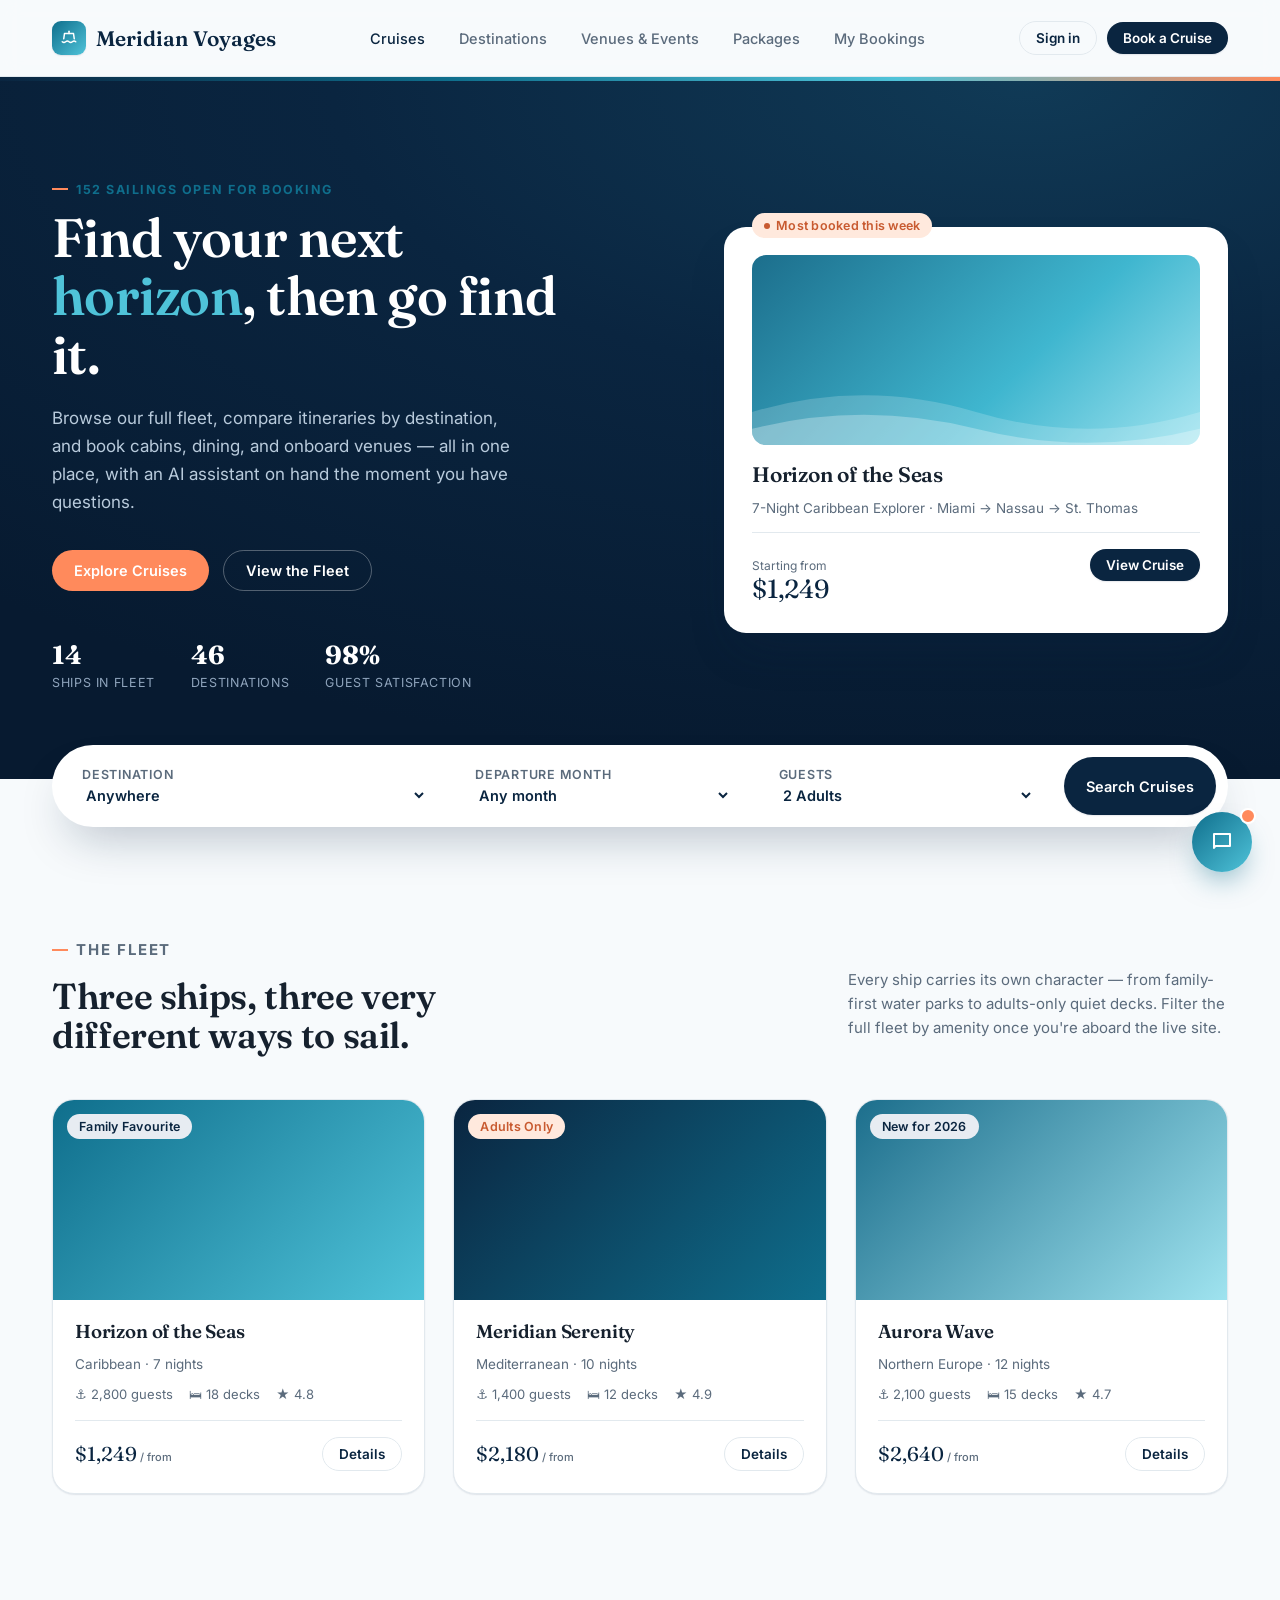
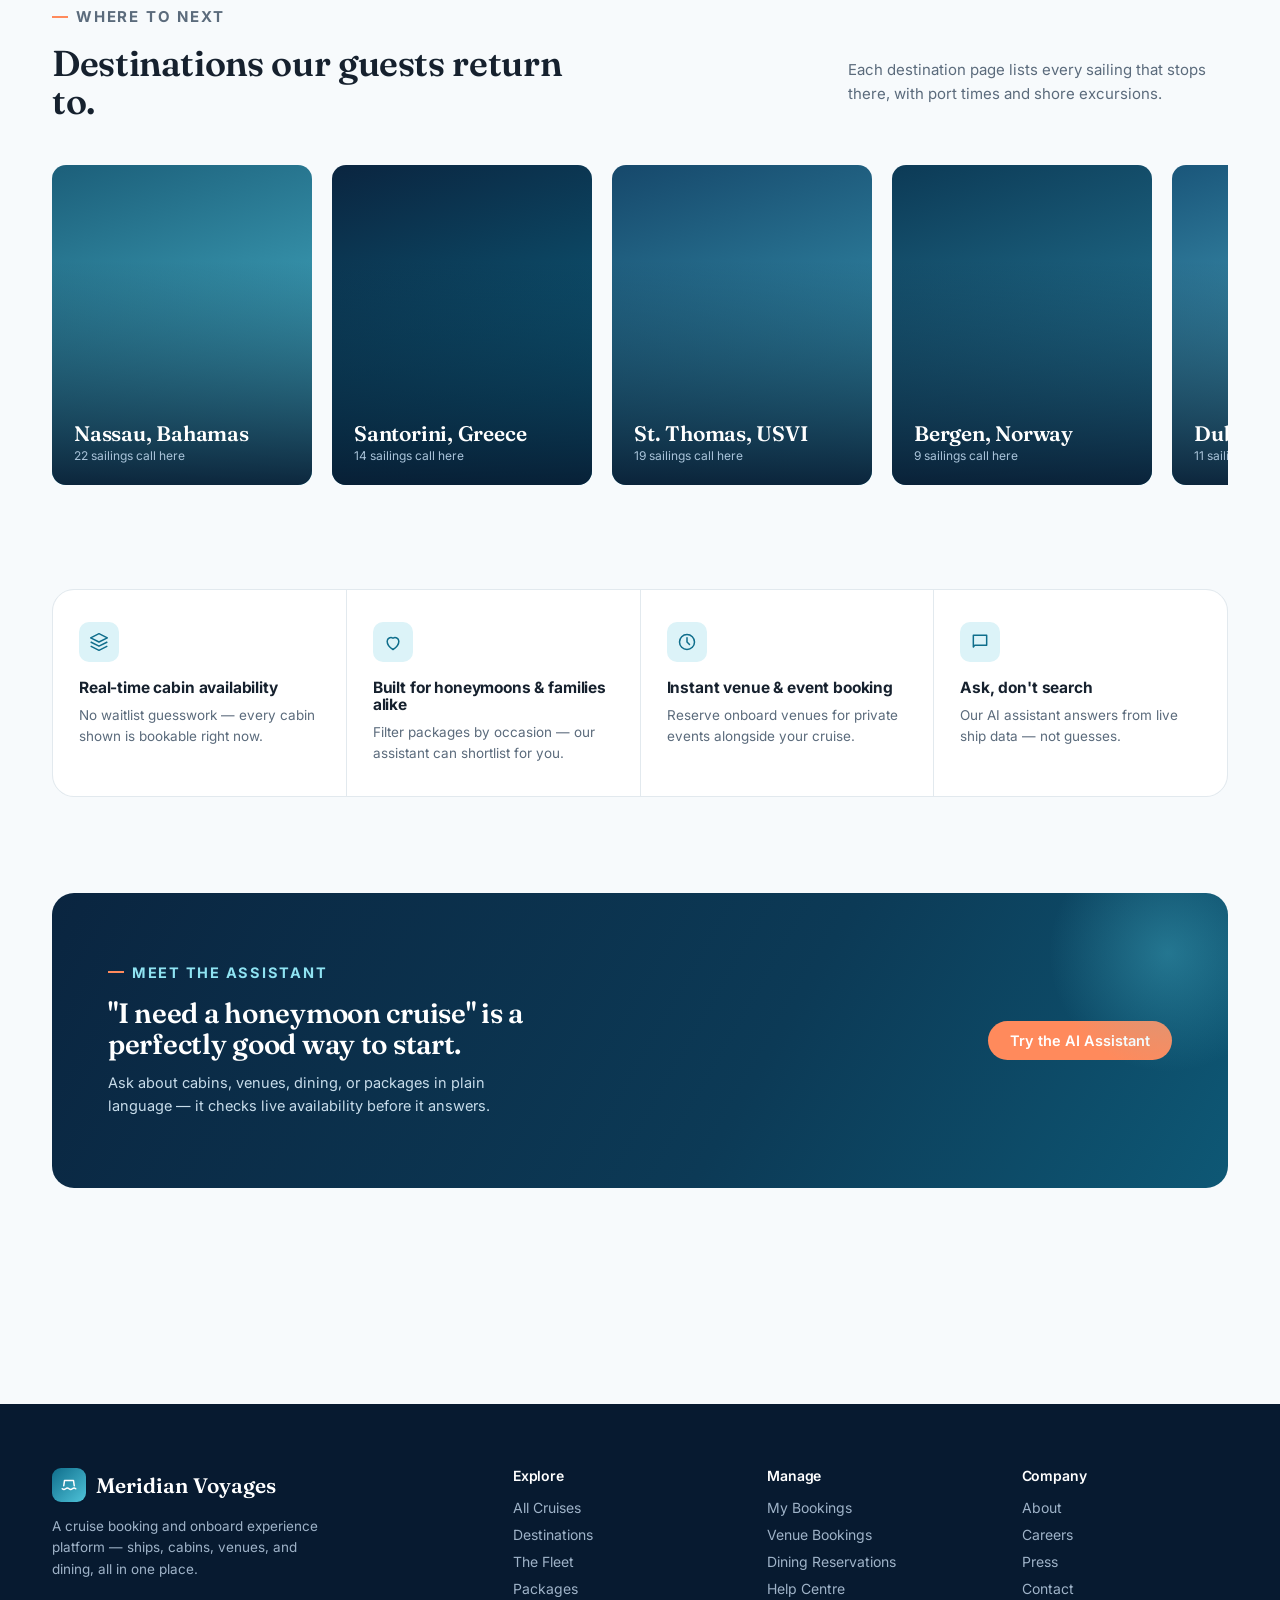
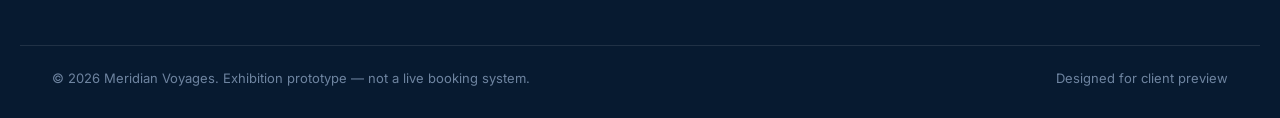
==== index.html @ 7581d297 "Add files via upload" ====
<!DOCTYPE html>
<html lang="en">
<head>
<meta charset="UTF-8">
<meta name="viewport" content="width=device-width, initial-scale=1.0">
<title>Definite Travel — Browse Cruises</title>
<link rel="preconnect" href="https://fonts.googleapis.com">
<link href="https://fonts.googleapis.com/css2?family=Fraunces:opsz,wght@9..144,400;9..144,500;9..144,600;9..144,700&family=Inter:wght@400;500;600;700;800&display=swap" rel="stylesheet">
<link rel="stylesheet" href="assets/theme.css">
<style>
  .hero{position:relative;overflow:hidden;background:radial-gradient(120% 100% at 80% 0%, #103a56 0%, var(--navy) 45%, var(--navy-deep) 100%);}
  .hero-waves{position:absolute;inset:0;opacity:.5;}
  .hero .wrap{position:relative;z-index:2;padding-top:88px;padding-bottom:88px;}
  .hero-grid{display:grid;grid-template-columns:1.1fr .9fr;gap:56px;align-items:center;}
  .hero h1{font-size:54px;color:#fff;max-width:560px;}
  .hero h1 em{font-style:normal;color:var(--aqua);}
  .hero p.lede{color:#B9CBDC;font-size:17px;line-height:1.65;max-width:460px;margin-top:20px;}
  .hero-cta-row{display:flex;gap:14px;margin-top:34px;}
  .stat-row{display:flex;gap:36px;margin-top:48px;}
  .stat-row .stat b{display:block;font-family:'Fraunces',serif;font-size:26px;color:#fff;}
  .stat-row .stat span{font-size:12.5px;color:#8FA4BC;text-transform:uppercase;letter-spacing:.05em;}

  .hero-card{
    background:#fff;border-radius:var(--r-lg);box-shadow:var(--shadow-lg);
    padding:28px;position:relative;
  }
  .hero-card .ship-tag{position:absolute;top:-14px;left:28px;}
  .hero-card .ship-photo{
    height:190px;border-radius:var(--r-md);
    background:linear-gradient(135deg,#1c6e8c,#3fb6cf 60%,#9fe3ef);
    position:relative;overflow:hidden;margin-bottom:18px;
  }
  .hero-card .ship-photo svg{position:absolute;bottom:0;left:0;width:100%;}
  .hero-card h3{font-size:21px;margin-bottom:4px;}
  .hero-card .route{font-size:13.5px;color:var(--ink-soft);margin-bottom:16px;}
  .hero-card .price-row{display:flex;align-items:baseline;justify-content:space-between;padding-top:16px;border-top:1px solid var(--line);}
  .hero-card .price-row .from{font-size:12px;color:var(--ink-soft);}
  .hero-card .price-row .amt{font-family:'Fraunces',serif;font-size:26px;color:var(--navy);}

  /* Search bar */
  .search-bar{
    background:#fff;border-radius:999px;box-shadow:var(--shadow-lg);
    padding:8px;display:grid;grid-template-columns:1.3fr 1fr 1fr auto;gap:4px;
    margin-top:-34px;position:relative;z-index:5;
  }
  .search-field{padding:14px 22px;border-radius:999px;}
  .search-field:hover{background:var(--foam);}
  .search-field .label{display:block;margin-bottom:3px;}
  .search-field select, .search-field input{
    border:none;background:none;font-size:14.5px;font-weight:600;color:var(--navy);width:100%;font-family:inherit;
  }
  .search-bar .btn{margin:4px;}

  section.section{padding:96px 0;}
  .section-head{display:flex;justify-content:space-between;align-items:flex-end;margin-bottom:44px;}
  .section-head h2{font-size:36px;max-width:520px;margin-top:10px;}
  .section-head p{color:var(--ink-soft);font-size:15px;max-width:380px;line-height:1.6;}

  .ship-grid{display:grid;grid-template-columns:repeat(3,1fr);gap:28px;}
  .ship-card{overflow:hidden;transition:transform .2s, box-shadow .2s;}
  .ship-card:hover{transform:translateY(-4px);box-shadow:var(--shadow-md);}
  .ship-card .photo{height:200px;position:relative;}
  .ship-card .photo .pill{position:absolute;top:14px;left:14px;}
  .ship-card .body{padding:22px;}
  .ship-card .meta-row{display:flex;gap:16px;margin:14px 0 18px;font-size:13px;color:var(--ink-soft);}
  .ship-card .meta-row span{display:flex;align-items:center;gap:5px;}
  .ship-card .foot{display:flex;justify-content:space-between;align-items:center;padding-top:16px;border-top:1px solid var(--line);}
  .ship-card .foot .amt{font-family:'Fraunces',serif;font-size:20px;color:var(--navy);}
  .ship-card .foot .amt small{font-family:'Inter';font-size:11px;color:var(--ink-soft);font-weight:500;}

  .dest-strip{display:flex;gap:20px;overflow-x:auto;padding-bottom:8px;scrollbar-width:none;}
  .dest-strip::-webkit-scrollbar{display:none;}
  .dest-card{flex:0 0 260px;border-radius:var(--r-md);overflow:hidden;position:relative;height:320px;}
  .dest-card .img{position:absolute;inset:0;}
  .dest-card .scrim{position:absolute;inset:0;background:linear-gradient(180deg,rgba(10,37,64,0) 30%,rgba(7,26,48,.92) 100%);}
  .dest-card .info{position:absolute;bottom:0;left:0;right:0;padding:22px;color:#fff;}
  .dest-card .info .count{font-size:12px;color:#A9C3D9;margin-top:4px;}
  .dest-card .info h3{font-size:21px;color:#fff;}

  .why-grid{display:grid;grid-template-columns:repeat(4,1fr);gap:1px;background:var(--line);border-radius:var(--r-lg);overflow:hidden;border:1px solid var(--line);}
  .why-item{background:#fff;padding:32px 26px;}
  .why-item .ic{width:40px;height:40px;border-radius:10px;background:var(--aqua-soft);display:flex;align-items:center;justify-content:center;color:var(--teal);margin-bottom:18px;}
  .why-item h4{font-family:'Inter';font-size:15.5px;font-weight:700;margin-bottom:8px;}
  .why-item p{font-size:13.5px;color:var(--ink-soft);line-height:1.55;margin:0;}

  .ai-teaser{
    background:linear-gradient(120deg,var(--navy) 0%, #0c3a56 60%, var(--teal) 130%);
    border-radius:var(--r-lg);padding:56px;display:grid;grid-template-columns:1fr auto;align-items:center;gap:32px;color:#fff;position:relative;overflow:hidden;
  }
  .ai-teaser::after{content:'';position:absolute;right:-60px;top:-60px;width:240px;height:240px;border-radius:50%;background:radial-gradient(circle,rgba(79,195,217,.35),transparent 70%);}
  .ai-teaser h3{font-size:28px;color:#fff;max-width:440px;}
  .ai-teaser p{color:#C7DCEA;margin-top:12px;max-width:420px;font-size:14.5px;line-height:1.6;}

  /* Floating chat bubble */
  .chat-fab{
    position:fixed;bottom:28px;right:28px;z-index:60;
    width:60px;height:60px;border-radius:50%;
    background:linear-gradient(135deg,var(--teal),var(--aqua));
    box-shadow:0 14px 28px -8px rgba(15,110,140,.5);
    display:flex;align-items:center;justify-content:center;color:#fff;
  }
  .chat-fab .ping{position:absolute;top:-4px;right:-4px;width:16px;height:16px;border-radius:50%;background:var(--coral);border:2px solid #fff;}

  @media(max-width:980px){
    .hero-grid{grid-template-columns:1fr;}
    .ship-grid{grid-template-columns:1fr 1fr;}
    .why-grid{grid-template-columns:1fr 1fr;}
    .search-bar{grid-template-columns:1fr;border-radius:24px;}
  }
</style>
</head>
<body>

<nav class="site-nav">
  <div class="wrap">
    <a class="brand" href="index.html">
      <span class="mark">
        <svg width="18" height="18" viewBox="0 0 24 24" fill="none"><path d="M3 17c1.5 1.2 3 1.2 4.5 0s3-1.2 4.5 0 3 1.2 4.5 0 3-1.2 4.5 0" stroke="white" stroke-width="2" stroke-linecap="round"/><path d="M5 13l1-7h12l1 7" stroke="white" stroke-width="2" stroke-linecap="round" stroke-linejoin="round"/><path d="M12 6V3" stroke="white" stroke-width="2" stroke-linecap="round"/></svg>
      </span>
      Meridian Voyages
    </a>
    <div class="nav-links">
      <a href="index.html" class="active">Cruises</a>
      <a href="cruise-detail.html">Destinations</a>
      <a href="venue-booking.html">Venues &amp; Events</a>
      <a href="#">Packages</a>
      <a href="#">My Bookings</a>
    </div>
    <div class="nav-cta">
      <a href="#" class="btn btn-ghost btn-sm">Sign in</a>
      <a href="cruise-detail.html" class="btn btn-primary btn-sm">Book a Cruise</a>
    </div>
  </div>
</nav>
<div class="horizon"></div>

<header class="hero">
  <div class="wrap">
    <div class="hero-grid">
      <div>
        <p class="eyebrow">152 sailings open for booking</p>
        <h1>Find your next <em>horizon</em>, then go find it.</h1>
        <p class="lede">Browse our full fleet, compare itineraries by destination, and book cabins, dining, and onboard venues — all in one place, with an AI assistant on hand the moment you have questions.</p>
        <div class="hero-cta-row">
          <a href="cruise-detail.html" class="btn btn-accent">Explore Cruises</a>
          <a href="#fleet" class="btn btn-ghost" style="color:#fff;border-color:rgba(255,255,255,.3);">View the Fleet</a>
        </div>
        <div class="stat-row">
          <div class="stat"><b>14</b><span>Ships in fleet</span></div>
          <div class="stat"><b>46</b><span>Destinations</span></div>
          <div class="stat"><b>98%</b><span>Guest satisfaction</span></div>
        </div>
      </div>

      <div class="hero-card">
        <div class="ship-tag pill coral"><span class="pill-dot"></span>Most booked this week</div>
        <div class="ship-photo">
          <svg viewBox="0 0 400 80" xmlns="http://www.w3.org/2000/svg"><path d="M0 50 Q 100 20 200 50 T 400 50 V80 H0 Z" fill="rgba(255,255,255,.18)"/><path d="M0 65 Q 100 40 200 65 T 400 65 V80 H0 Z" fill="rgba(255,255,255,.28)"/></svg>
        </div>
        <h3>Horizon of the Seas</h3>
        <p class="route">7-Night Caribbean Explorer · Miami → Nassau → St. Thomas</p>
        <div class="price-row">
          <div>
            <div class="from">Starting from</div>
            <div class="amt">$1,249</div>
          </div>
          <a href="cruise-detail.html" class="btn btn-primary btn-sm">View Cruise</a>
        </div>
      </div>
    </div>
  </div>
</header>

<div class="wrap">
  <div class="search-bar">
    <div class="search-field">
      <span class="label">Destination</span>
      <select><option>Anywhere</option><option>Caribbean</option><option>Mediterranean</option><option>Northern Europe</option><option>Asia Pacific</option></select>
    </div>
    <div class="search-field">
      <span class="label">Departure month</span>
      <select><option>Any month</option><option>July 2026</option><option>August 2026</option><option>September 2026</option></select>
    </div>
    <div class="search-field">
      <span class="label">Guests</span>
      <select><option>2 Adults</option><option>2 Adults, 1 Child</option><option>4 Adults</option><option>Solo traveller</option></select>
    </div>
    <button class="btn btn-primary">Search Cruises</button>
  </div>
</div>

<section class="section" id="fleet">
  <div class="wrap">
    <div class="section-head">
      <div>
        <p class="eyebrow">The fleet</p>
        <h2>Three ships, three very different ways to sail.</h2>
      </div>
      <p>Every ship carries its own character — from family-first water parks to adults-only quiet decks. Filter the full fleet by amenity once you're aboard the live site.</p>
    </div>

    <div class="ship-grid">
      <div class="card ship-card">
        <div class="photo" style="background:linear-gradient(135deg,#0F6E8C,#4FC3D9);">
          <span class="pill navy">Family Favourite</span>
        </div>
        <div class="body">
          <h3>Horizon of the Seas</h3>
          <p class="route" style="color:var(--ink-soft);font-size:13.5px;">Caribbean · 7 nights</p>
          <div class="meta-row">
            <span>⚓ 2,800 guests</span>
            <span>🛏 18 decks</span>
            <span>★ 4.8</span>
          </div>
          <div class="foot">
            <div class="amt">$1,249<small> / from</small></div>
            <a href="cruise-detail.html" class="btn btn-ghost btn-sm">Details</a>
          </div>
        </div>
      </div>

      <div class="card ship-card">
        <div class="photo" style="background:linear-gradient(135deg,#0A2540,#0F6E8C);">
          <span class="pill coral">Adults Only</span>
        </div>
        <div class="body">
          <h3>Meridian Serenity</h3>
          <p class="route" style="color:var(--ink-soft);font-size:13.5px;">Mediterranean · 10 nights</p>
          <div class="meta-row">
            <span>⚓ 1,400 guests</span>
            <span>🛏 12 decks</span>
            <span>★ 4.9</span>
          </div>
          <div class="foot">
            <div class="amt">$2,180<small> / from</small></div>
            <a href="cruise-detail.html" class="btn btn-ghost btn-sm">Details</a>
          </div>
        </div>
      </div>

      <div class="card ship-card">
        <div class="photo" style="background:linear-gradient(135deg,#1c6e8c,#9fe3ef);">
          <span class="pill navy">New for 2026</span>
        </div>
        <div class="body">
          <h3>Aurora Wave</h3>
          <p class="route" style="color:var(--ink-soft);font-size:13.5px;">Northern Europe · 12 nights</p>
          <div class="meta-row">
            <span>⚓ 2,100 guests</span>
            <span>🛏 15 decks</span>
            <span>★ 4.7</span>
          </div>
          <div class="foot">
            <div class="amt">$2,640<small> / from</small></div>
            <a href="cruise-detail.html" class="btn btn-ghost btn-sm">Details</a>
          </div>
        </div>
      </div>
    </div>
  </div>
</section>

<section class="section" style="padding-top:0;">
  <div class="wrap">
    <div class="section-head">
      <div>
        <p class="eyebrow">Where to next</p>
        <h2>Destinations our guests return to.</h2>
      </div>
      <p>Each destination page lists every sailing that stops there, with port times and shore excursions.</p>
    </div>

    <div class="dest-strip">
      <div class="dest-card">
        <div class="img" style="background:linear-gradient(160deg,#1c5f7a,#4fc3d9);"></div>
        <div class="scrim"></div>
        <div class="info"><h3>Nassau, Bahamas</h3><div class="count">22 sailings call here</div></div>
      </div>
      <div class="dest-card">
        <div class="img" style="background:linear-gradient(160deg,#0A2540,#0F6E8C);"></div>
        <div class="scrim"></div>
        <div class="info"><h3>Santorini, Greece</h3><div class="count">14 sailings call here</div></div>
      </div>
      <div class="dest-card">
        <div class="img" style="background:linear-gradient(160deg,#16486b,#3fa8c2);"></div>
        <div class="scrim"></div>
        <div class="info"><h3>St. Thomas, USVI</h3><div class="count">19 sailings call here</div></div>
      </div>
      <div class="dest-card">
        <div class="img" style="background:linear-gradient(160deg,#0c3a56,#2c8aa8);"></div>
        <div class="scrim"></div>
        <div class="info"><h3>Bergen, Norway</h3><div class="count">9 sailings call here</div></div>
      </div>
      <div class="dest-card">
        <div class="img" style="background:linear-gradient(160deg,#1a567a,#5cc8de);"></div>
        <div class="scrim"></div>
        <div class="info"><h3>Dubrovnik, Croatia</h3><div class="count">11 sailings call here</div></div>
      </div>
    </div>
  </div>
</section>

<section class="section" style="padding-top:0;">
  <div class="wrap">
    <div class="why-grid">
      <div class="why-item">
        <div class="ic"><svg width="20" height="20" viewBox="0 0 24 24" fill="none"><path d="M12 2L2 7l10 5 10-5-10-5z" stroke="currentColor" stroke-width="1.8" stroke-linejoin="round"/><path d="M2 17l10 5 10-5M2 12l10 5 10-5" stroke="currentColor" stroke-width="1.8" stroke-linejoin="round"/></svg></div>
        <h4>Real-time cabin availability</h4>
        <p>No waitlist guesswork — every cabin shown is bookable right now.</p>
      </div>
      <div class="why-item">
        <div class="ic"><svg width="20" height="20" viewBox="0 0 24 24" fill="none"><path d="M12 21s-7-4.5-7-10a4.5 4.5 0 0 1 7-3.5A4.5 4.5 0 0 1 19 11c0 5.5-7 10-7 10z" stroke="currentColor" stroke-width="1.8" stroke-linejoin="round"/></svg></div>
        <h4>Built for honeymoons &amp; families alike</h4>
        <p>Filter packages by occasion — our assistant can shortlist for you.</p>
      </div>
      <div class="why-item">
        <div class="ic"><svg width="20" height="20" viewBox="0 0 24 24" fill="none"><circle cx="12" cy="12" r="9" stroke="currentColor" stroke-width="1.8"/><path d="M12 7v5l3 3" stroke="currentColor" stroke-width="1.8" stroke-linecap="round"/></svg></div>
        <h4>Instant venue &amp; event booking</h4>
        <p>Reserve onboard venues for private events alongside your cruise.</p>
      </div>
      <div class="why-item">
        <div class="ic"><svg width="20" height="20" viewBox="0 0 24 24" fill="none"><path d="M4 4h16v12H5.5L4 18V4z" stroke="currentColor" stroke-width="1.8" stroke-linejoin="round"/></svg></div>
        <h4>Ask, don't search</h4>
        <p>Our AI assistant answers from live ship data — not guesses.</p>
      </div>
    </div>
  </div>
</section>

<section class="section" style="padding-top:0;">
  <div class="wrap">
    <div class="ai-teaser">
      <div>
        <p class="eyebrow" style="color:#8FE3F2;">Meet the assistant</p>
        <h3>"I need a honeymoon cruise" is a perfectly good way to start.</h3>
        <p>Ask about cabins, venues, dining, or packages in plain language — it checks live availability before it answers.</p>
      </div>
      <a href="#" id="openChatFromTeaser" class="btn btn-accent">Try the AI Assistant</a>
    </div>
  </div>
</section>

<footer class="site-footer">
  <div class="wrap">
    <div>
      <a class="brand" href="index.html" style="color:#fff;margin-bottom:14px;display:flex;">
        <span class="mark"><svg width="18" height="18" viewBox="0 0 24 24" fill="none"><path d="M3 17c1.5 1.2 3 1.2 4.5 0s3-1.2 4.5 0 3 1.2 4.5 0 3-1.2 4.5 0" stroke="white" stroke-width="2" stroke-linecap="round"/><path d="M5 13l1-7h12l1 7" stroke="white" stroke-width="2" stroke-linecap="round" stroke-linejoin="round"/></svg></span>
        Meridian Voyages
      </a>
      <p style="font-size:13.5px;max-width:280px;line-height:1.6;">A cruise booking and onboard experience platform — ships, cabins, venues, and dining, all in one place.</p>
    </div>
    <div><h4>Explore</h4><ul><li>All Cruises</li><li>Destinations</li><li>The Fleet</li><li>Packages</li></ul></div>
    <div><h4>Manage</h4><ul><li>My Bookings</li><li>Venue Bookings</li><li>Dining Reservations</li><li>Help Centre</li></ul></div>
    <div><h4>Company</h4><ul><li>About</li><li>Careers</li><li>Press</li><li>Contact</li></ul></div>
  </div>
  <div class="wrap foot-bottom">
    <span>© 2026 Meridian Voyages. Exhibition prototype — not a live booking system.</span>
    <span>Designed for client preview</span>
  </div>
</footer>

<button class="chat-fab" id="chatFab" aria-label="Open AI Assistant">
  <span class="ping"></span>
  <svg width="24" height="24" viewBox="0 0 24 24" fill="none"><path d="M4 4h16v12H5.5L4 18V4z" stroke="white" stroke-width="2" stroke-linejoin="round"/></svg>
</button>

<script>
  document.getElementById('chatFab').addEventListener('click', ()=>{ window.location.href='ai-chat.html'; });
  document.getElementById('openChatFromTeaser').addEventListener('click', (e)=>{ e.preventDefault(); window.location.href='ai-chat.html'; });
</script>
</body>
</html>
---- assets/theme.css ----
:root{
  --navy:#0A2540;
  --navy-deep:#071a30;
  --teal:#0F6E8C;
  --aqua:#4FC3D9;
  --aqua-soft:#DCF3F8;
  --foam:#F7FAFC;
  --coral:#FF8A5C;
  --ink:#16212E;
  --ink-soft:#5B6B7C;
  --line:#E2E9EE;
  --admin-bg:#101826;
  --admin-surface:#172132;
  --admin-surface-2:#1D2A3F;
  --admin-line:#283447;
  --admin-text:#C9D4E0;
  --admin-text-dim:#7C8AA0;
  --r-sm:8px;
  --r-md:14px;
  --r-lg:22px;
  --shadow-sm:0 1px 2px rgba(10,37,64,.06), 0 1px 1px rgba(10,37,64,.04);
  --shadow-md:0 8px 24px -8px rgba(10,37,64,.18);
  --shadow-lg:0 24px 48px -16px rgba(10,37,64,.28);
}
*{box-sizing:border-box;}
html{scroll-behavior:smooth;}
body{
  margin:0;
  font-family:'Inter',system-ui,sans-serif;
  color:var(--ink);
  background:var(--foam);
  -webkit-font-smoothing:antialiased;
}
h1,h2,h3,h4,.display{
  font-family:'Fraunces',serif;
  font-weight:600;
  letter-spacing:-0.01em;
  line-height:1.08;
  margin:0;
}
a{color:inherit;text-decoration:none;}
img{max-width:100%;display:block;}
button{font-family:inherit;cursor:pointer;border:none;background:none;}
:focus-visible{outline:2px solid var(--teal);outline-offset:2px;}

.wrap{max-width:1240px;margin:0 auto;padding:0 32px;}

/* Horizon band — signature element, reused across pages */
.horizon{
  height:4px;
  background:linear-gradient(90deg,var(--navy) 0%,var(--teal) 35%,var(--aqua) 70%,var(--coral) 100%);
}

/* Top nav (customer-facing) */
.site-nav{
  position:sticky;top:0;z-index:50;
  background:rgba(247,250,252,.88);
  backdrop-filter:blur(10px);
  border-bottom:1px solid var(--line);
}
.site-nav .wrap{display:flex;align-items:center;justify-content:space-between;height:76px;}
.brand{display:flex;align-items:center;gap:10px;font-family:'Fraunces',serif;font-weight:600;font-size:21px;color:var(--navy);}
.brand .mark{
  width:34px;height:34px;border-radius:9px;
  background:linear-gradient(135deg,var(--teal),var(--aqua));
  display:flex;align-items:center;justify-content:center;
  box-shadow:var(--shadow-sm);
}
.nav-links{display:flex;gap:34px;align-items:center;}
.nav-links a{font-size:14.5px;font-weight:500;color:var(--ink-soft);transition:color .15s;}
.nav-links a:hover, .nav-links a.active{color:var(--navy);}
.nav-cta{display:flex;gap:10px;align-items:center;}

.btn{
  display:inline-flex;align-items:center;justify-content:center;gap:8px;
  padding:11px 22px;border-radius:999px;font-weight:600;font-size:14.5px;
  transition:transform .15s, box-shadow .15s, background .15s;
  white-space:nowrap;
}
.btn:active{transform:translateY(1px);}
.btn-primary{background:var(--navy);color:#fff;box-shadow:var(--shadow-sm);}
.btn-primary:hover{background:var(--navy-deep);box-shadow:var(--shadow-md);}
.btn-accent{background:var(--coral);color:#fff;}
.btn-accent:hover{box-shadow:0 8px 20px -6px rgba(255,138,92,.55);}
.btn-ghost{background:transparent;color:var(--navy);border:1.5px solid var(--line);}
.btn-ghost:hover{border-color:var(--navy);}
.btn-sm{padding:8px 16px;font-size:13.5px;}
.btn-block{width:100%;}
.btn[disabled]{opacity:.45;cursor:not-allowed;}

.pill{
  display:inline-flex;align-items:center;gap:6px;
  padding:5px 12px;border-radius:999px;
  font-size:12.5px;font-weight:600;letter-spacing:.02em;
  background:var(--aqua-soft);color:var(--teal);
}
.pill.coral{background:#FFE9DD;color:#C85A30;}
.pill.navy{background:#E7ECF2;color:var(--navy);}
.pill-dot{width:6px;height:6px;border-radius:50%;background:currentColor;}

.card{
  background:#fff;border:1px solid var(--line);border-radius:var(--r-lg);
  box-shadow:var(--shadow-sm);
}

.eyebrow{
  font-size:12.5px;font-weight:700;letter-spacing:.12em;text-transform:uppercase;
  color:var(--teal);display:flex;align-items:center;gap:8px;
}
.eyebrow::before{content:'';width:16px;height:2px;background:var(--coral);display:inline-block;}

.label{font-size:12.5px;font-weight:600;color:var(--ink-soft);text-transform:uppercase;letter-spacing:.06em;}

footer.site-footer{
  background:var(--navy-deep);color:#9FB3C8;padding:64px 0 32px;margin-top:120px;
}
footer.site-footer .wrap{display:grid;grid-template-columns:2fr 1fr 1fr 1fr;gap:48px;}
footer.site-footer h4{color:#fff;font-family:'Inter',sans-serif;font-weight:600;font-size:14px;margin-bottom:16px;}
footer.site-footer ul{list-style:none;padding:0;margin:0;display:flex;flex-direction:column;gap:10px;font-size:14px;}
footer.site-footer .foot-bottom{
  margin-top:48px;padding-top:24px;border-top:1px solid rgba(255,255,255,.1);
  display:flex;justify-content:space-between;font-size:13px;color:#6E84A0;
}

/* Scrollbar tidy */
::-webkit-scrollbar{height:8px;width:8px;}
::-webkit-scrollbar-thumb{background:#C9D8E2;border-radius:8px;}

@media (max-width:860px){
  .nav-links{display:none;}
  footer.site-footer .wrap{grid-template-columns:1fr 1fr;}
}
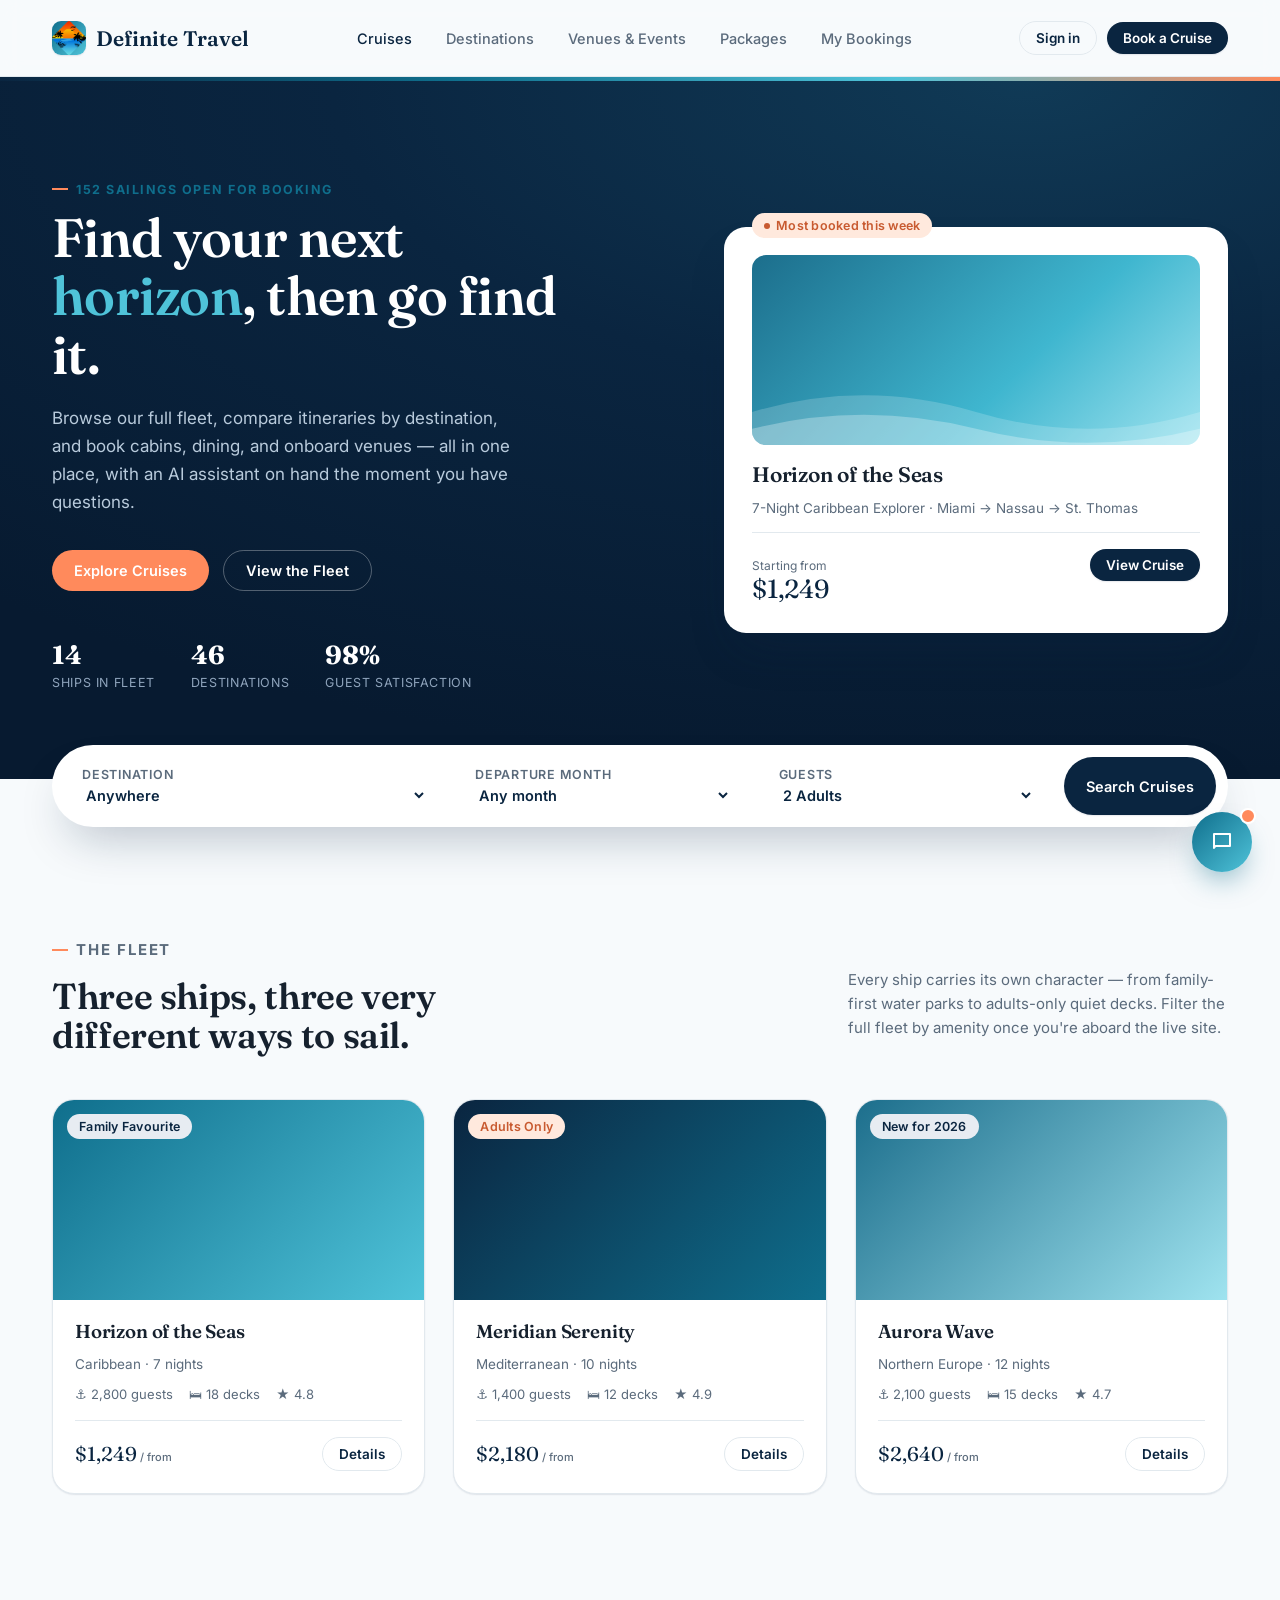
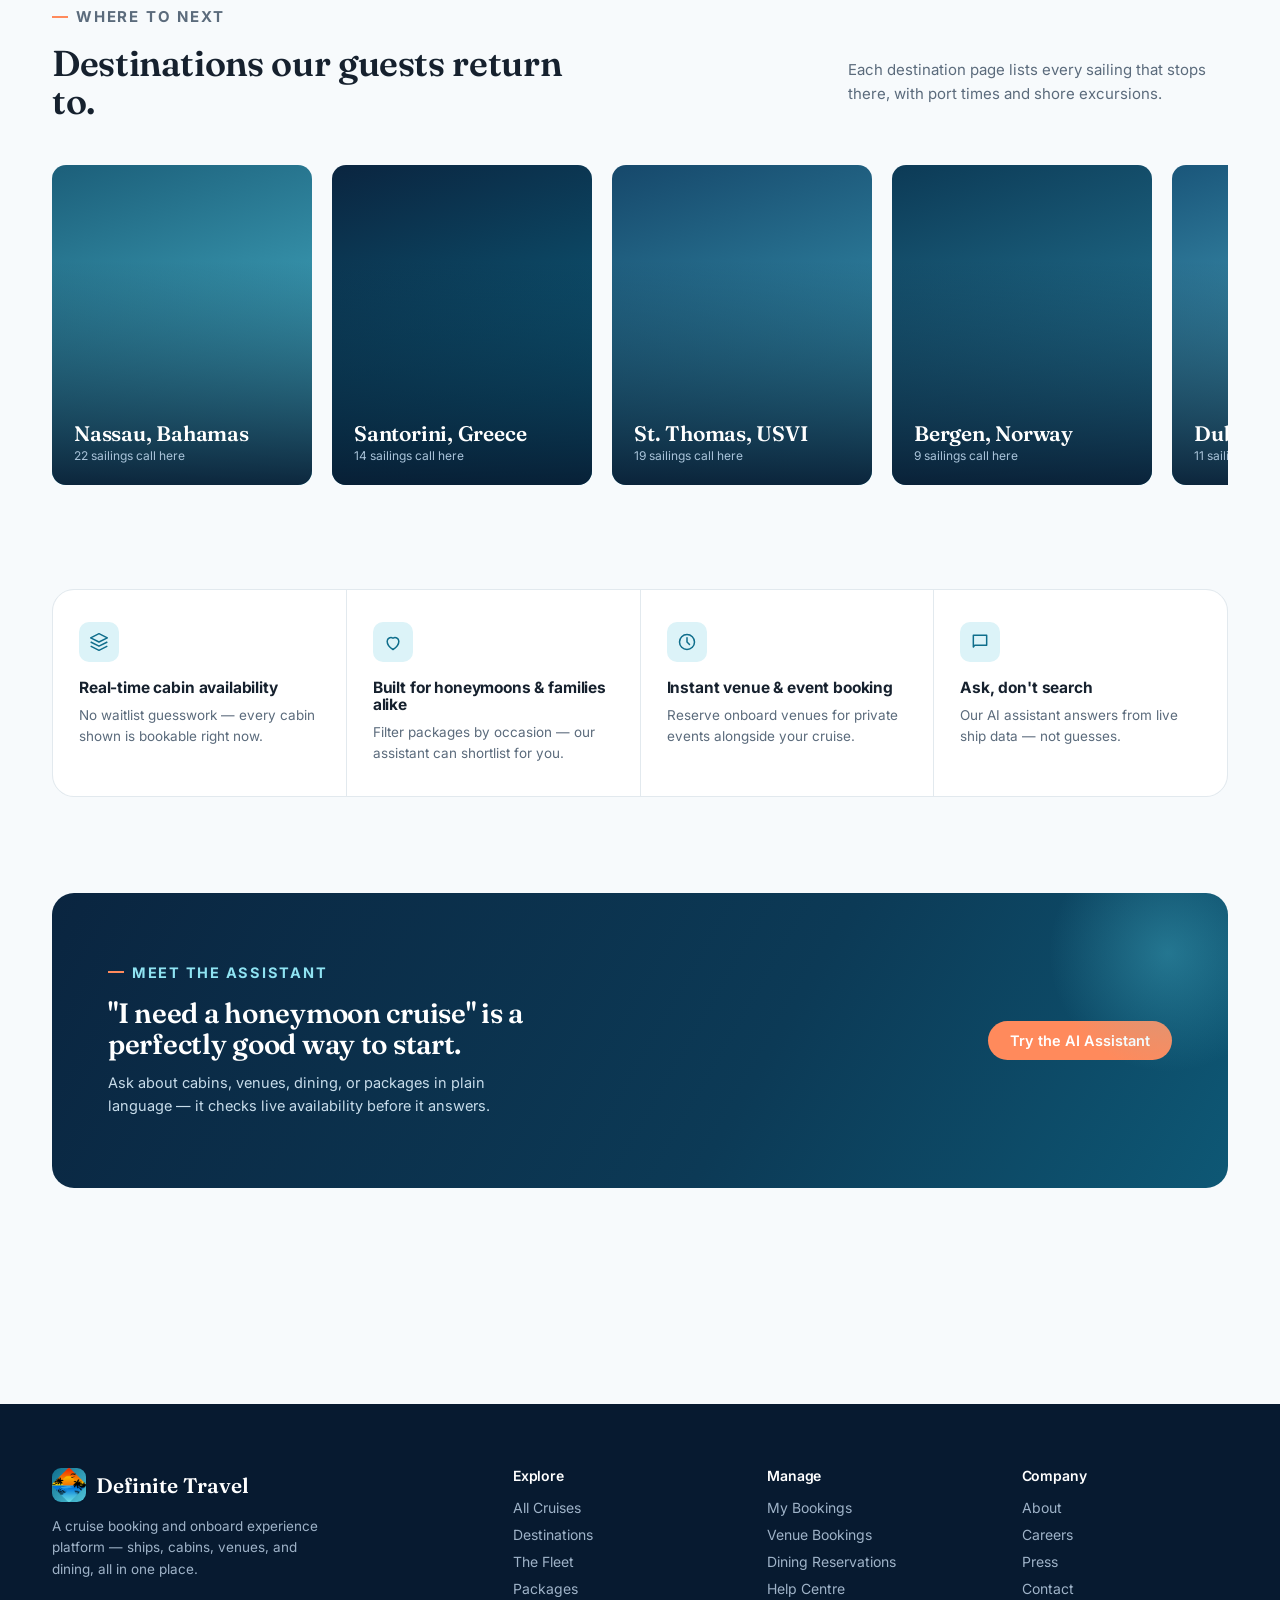
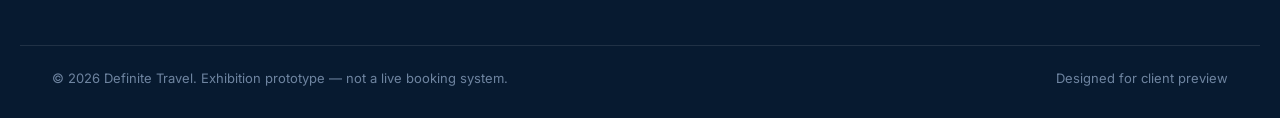
==== commit 1479bb75: "Add files via upload" ====
--- a/index.html
+++ b/index.html
@@ -114,10 +114,8 @@
 <nav class="site-nav">
   <div class="wrap">
     <a class="brand" href="index.html">
-      <span class="mark">
-        <svg width="18" height="18" viewBox="0 0 24 24" fill="none"><path d="M3 17c1.5 1.2 3 1.2 4.5 0s3-1.2 4.5 0 3 1.2 4.5 0 3-1.2 4.5 0" stroke="white" stroke-width="2" stroke-linecap="round"/><path d="M5 13l1-7h12l1 7" stroke="white" stroke-width="2" stroke-linecap="round" stroke-linejoin="round"/><path d="M12 6V3" stroke="white" stroke-width="2" stroke-linecap="round"/></svg>
-      </span>
-      Meridian Voyages
+      <span class="mark"><img src="logo.png" alt="Definite Travel logo" class="logo-img"></span>
+      Definite Travel
     </a>
     <div class="nav-links">
       <a href="index.html" class="active">Cruises</a>
@@ -344,8 +342,8 @@
   <div class="wrap">
     <div>
       <a class="brand" href="index.html" style="color:#fff;margin-bottom:14px;display:flex;">
-        <span class="mark"><svg width="18" height="18" viewBox="0 0 24 24" fill="none"><path d="M3 17c1.5 1.2 3 1.2 4.5 0s3-1.2 4.5 0 3 1.2 4.5 0 3-1.2 4.5 0" stroke="white" stroke-width="2" stroke-linecap="round"/><path d="M5 13l1-7h12l1 7" stroke="white" stroke-width="2" stroke-linecap="round" stroke-linejoin="round"/></svg></span>
-        Meridian Voyages
+        <span class="mark"><img src="logo.png" alt="Definite Travel logo" class="logo-img"></span>
+        Definite Travel
       </a>
       <p style="font-size:13.5px;max-width:280px;line-height:1.6;">A cruise booking and onboard experience platform — ships, cabins, venues, and dining, all in one place.</p>
     </div>
@@ -354,7 +352,7 @@
     <div><h4>Company</h4><ul><li>About</li><li>Careers</li><li>Press</li><li>Contact</li></ul></div>
   </div>
   <div class="wrap foot-bottom">
-    <span>© 2026 Meridian Voyages. Exhibition prototype — not a live booking system.</span>
+    <span>© 2026 Definite Travel. Exhibition prototype — not a live booking system.</span>
     <span>Designed for client preview</span>
   </div>
 </footer>
--- a/assets/theme.css
+++ b/assets/theme.css
@@ -65,6 +65,10 @@
   background:linear-gradient(135deg,var(--teal),var(--aqua));
   display:flex;align-items:center;justify-content:center;
   box-shadow:var(--shadow-sm);
+  overflow:hidden;
+}
+.logo-img{
+  width:100%;height:100%;object-fit:cover;display:block;
 }
 .nav-links{display:flex;gap:34px;align-items:center;}
 .nav-links a{font-size:14.5px;font-weight:500;color:var(--ink-soft);transition:color .15s;}
